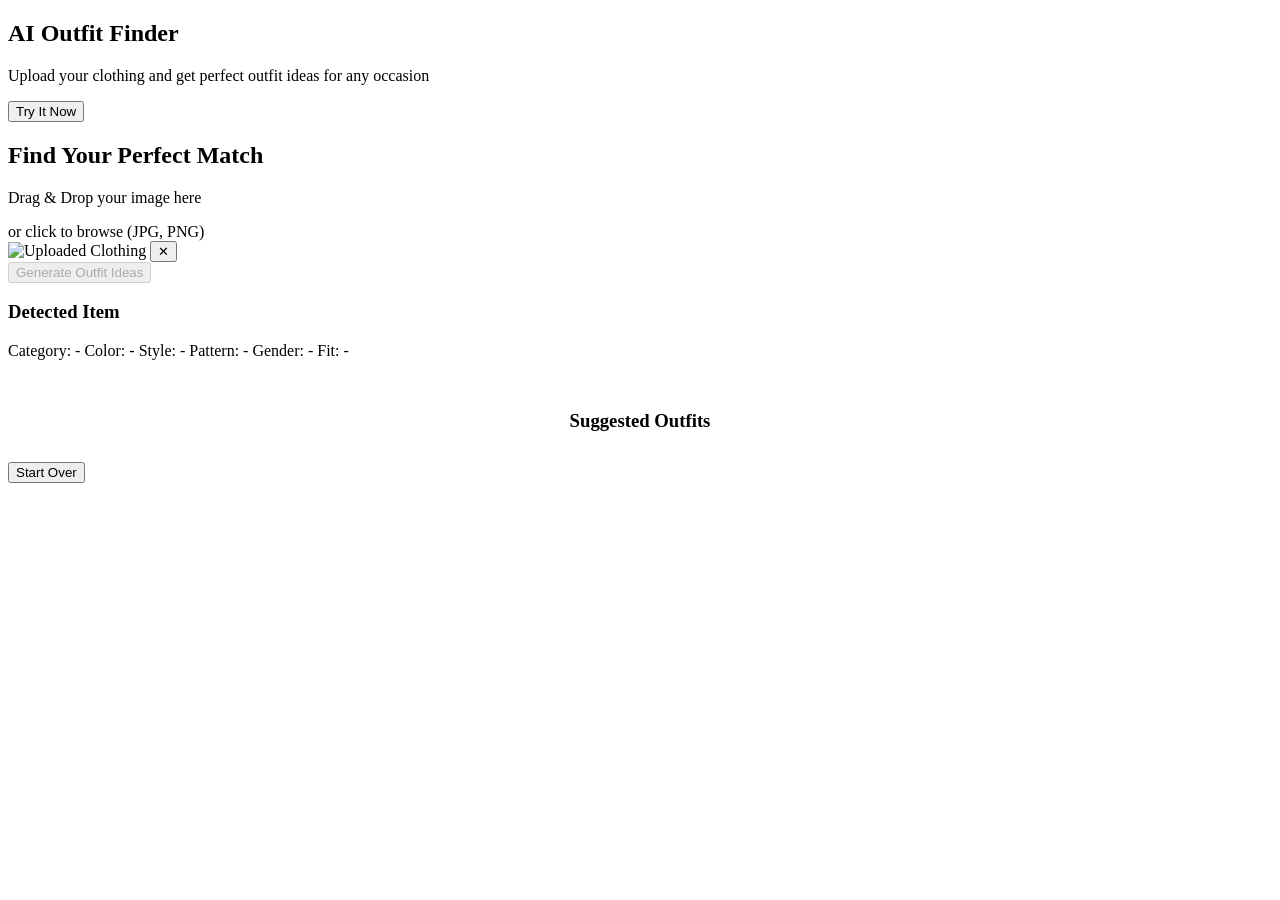
==== frontend/index.html @ 08c62cc6 "modified:   Docs/sessionlog.md 	new file:   frontend/index.html" ====
<!DOCTYPE html>
<html lang="en">
<head>
    <meta charset="UTF-8">
    <meta name="viewport" content="width=device-width, initial-scale=1.0">
    <title>AI Outfit Matchmaker</title>
    <link href="https://fonts.googleapis.com/css2?family=Outfit:wght@300;400;500;600;700&display=swap" rel="stylesheet">
    <link rel="stylesheet" href="style.css">
</head>

<body>

    <!-- HERO SECTION -->
    <section class="hero" id="home">
        <div class="hero-content">
            <h1>AI Outfit Finder</h1>
            <p>Upload your clothing and get perfect outfit ideas for any occasion</p>
            <button id="tryItNowBtn" class="primary-btn">Try It Now</button>
        </div>
    </section>

    <!-- GENERATOR SECTION -->
    <section class="generator" id="generator">
        <div class="container">
            <h2>Find Your Perfect Match</h2>

            <!-- Upload Box -->
            <div class="upload-container" id="dropZone">
                <input type="file" id="fileInput" accept="image/png, image/jpeg" hidden>

                <div class="upload-placeholder" id="uploadPlaceholder">
                    <p>Drag & Drop your image here</p>
                    <span>or click to browse (JPG, PNG)</span>
                </div>

                <div class="preview-container hidden" id="previewContainer">
                    <img id="imagePreview" src="" alt="Uploaded Clothing">
                    <button id="removeImageBtn" class="icon-btn">✕</button>
                </div>
            </div>

            <!-- Controls -->
            <div class="controls-container">
                <button id="generateBtn" class="primary-btn generate-btn" disabled>
                    <span class="btn-text">Generate Outfit Ideas</span>
                    <div class="spinner hidden" id="loadingSpinner"></div>
                </button>

                <div id="errorContainer" class="error-message hidden"></div>
            </div>
        </div>
    </section>

    <!-- RESULTS SECTION -->
    <section class="results hidden" id="resultsSection">
        <div class="container">
            <div class="detected-tags">
                <h3>Detected Item</h3>
                 <div class="tags-container">
                    <span class="tag" id="categoryTag">Category: -</span>
                    <span class="tag" id="colorTag">Color: -</span>
                    <span class="tag" id="styleTag">Style: -</span>
                    <span class="tag" id="patternTag">Pattern: -</span>
                    <span class="tag" id="genderTag">Gender: -</span>
                    <span class="tag" id="fitTag">Fit: -</span>

                </div>
            </div>

            <h3 style="text-align: center; margin-top: 50px; margin-bottom: 30px;">Suggested Outfits</h3>

            <div class="results-grid" id="resultsGrid">
                <!-- Outfit cards will be inserted here by JavaScript -->
            </div>

            <div class="action-footer">
                <button id="regenerateBtn" class="secondary-btn">Start Over</button>
            </div>
        </div>
    </section>

    <script src="script.js"></script>
</body>
</html>
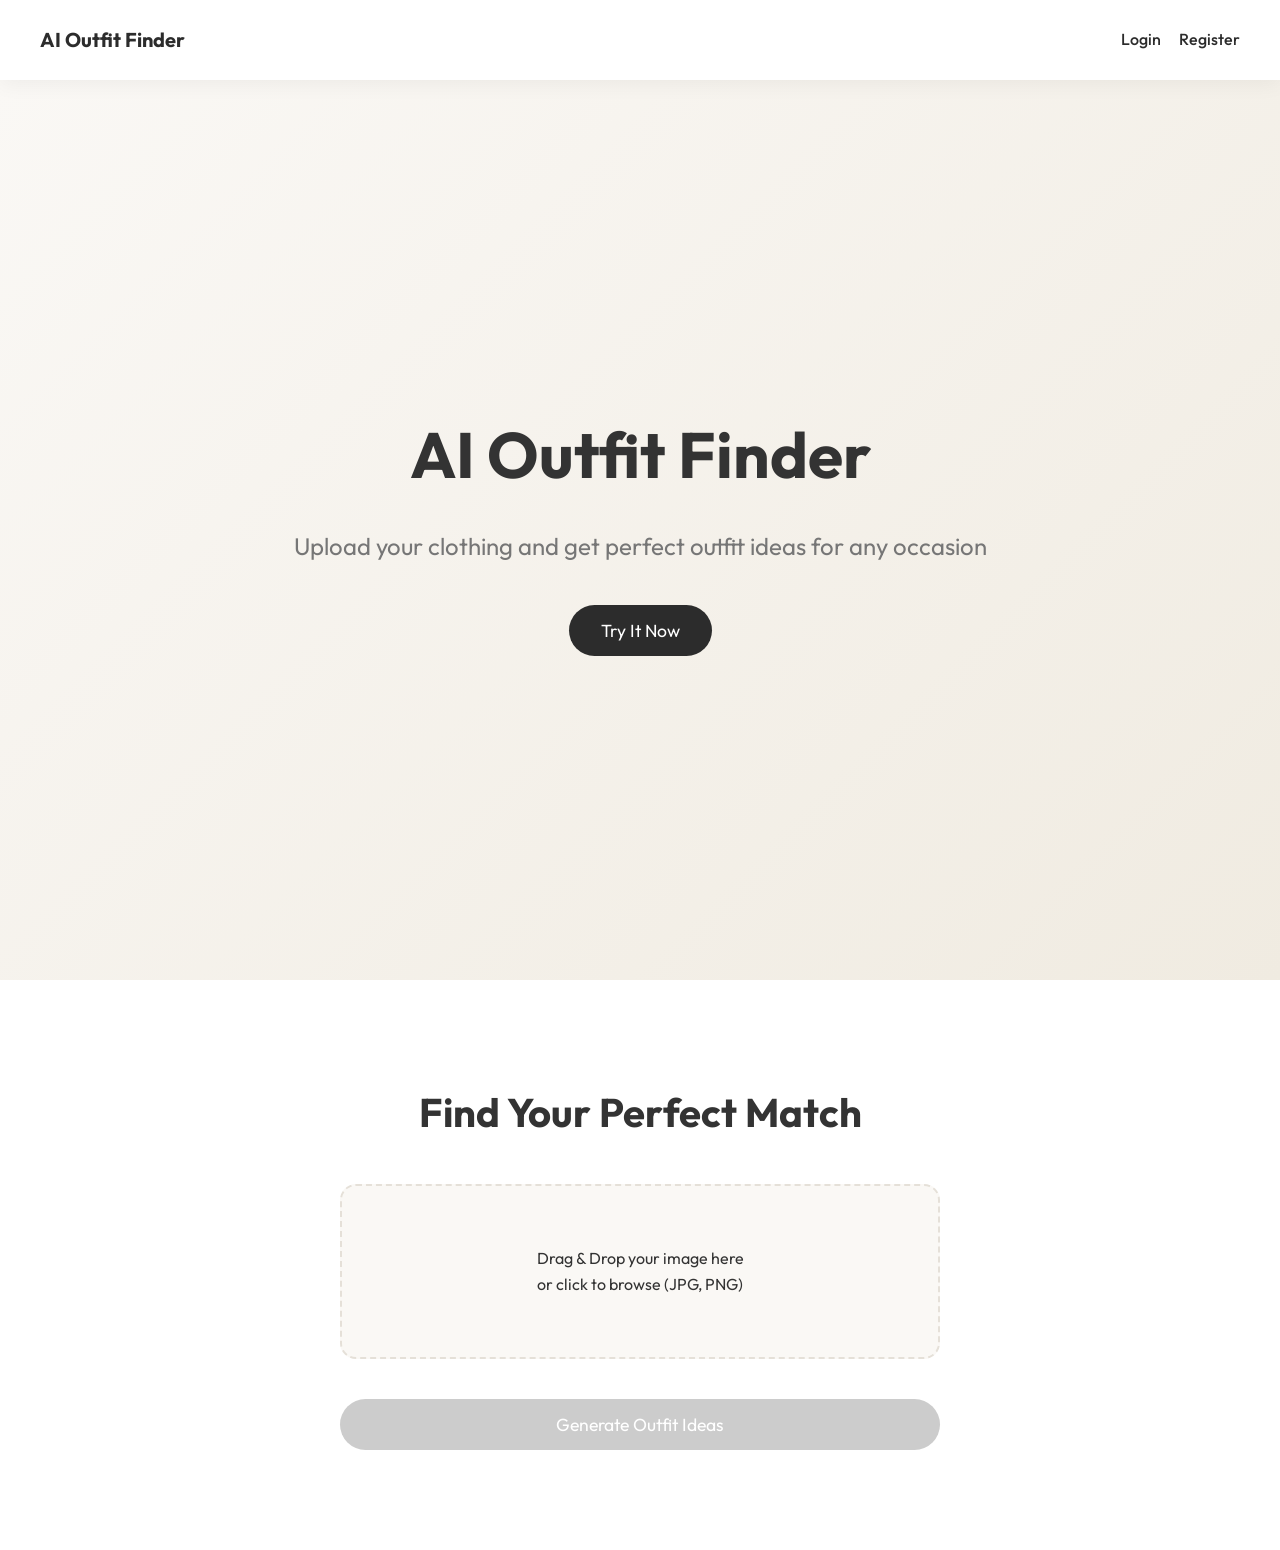
==== commit 7759be7b: "Save current workspace files" ====
--- a/frontend/index.html
+++ b/frontend/index.html
@@ -9,6 +9,21 @@
 </head>
 
 <body>
+    <header>
+        <nav class="nav-bar">
+            <a class="nav-brand" href="index.html">AI Outfit Finder</a>
+            <div class="nav-links" id="navLinks">
+                <a href="login.html" id="navLogin">Login</a>
+                <a href="register.html" id="navRegister">Register</a>
+            </div>
+            <div class="nav-user hidden" id="navUser">
+                <button id="profileBtn" class="profile-btn" title="Open profile">
+                    <span id="profileInitial"></span>
+                </button>
+                <button id="logoutBtn" class="secondary-btn">Logout</button>
+            </div>
+        </nav>
+    </header>
 
     <!-- HERO SECTION -->
     <section class="hero" id="home">
--- a/frontend/style.css
+++ b/frontend/style.css
@@ -0,0 +1,470 @@
+:root {
+    --primary-color: #2c2c2c;
+    --accent-color: #d4af37;
+    --bg-color: #faf8f5;
+    --card-bg: #ffffff;
+    --text-main: #333333;
+    --text-muted: #767676;
+    --border-color: #e5e0d8;
+    --error-color: #d9534f;
+    --radius: 16px;
+    --transition: all 0.3s ease;
+    --shadow: 0 10px 30px rgba(0, 0, 0, 0.05);
+}
+
+* {
+    margin: 0;
+    padding: 0;
+    box-sizing: border-box;
+    font-family: 'Outfit', sans-serif;
+}
+
+body {
+    background-color: var(--bg-color);
+    color: var(--text-main);
+    line-height: 1.6;
+}
+
+.hidden {
+    display: none !important;
+}
+
+/* HERO SECTION */
+.hero {
+    height: 100vh;
+    display: flex;
+    align-items: center;
+    justify-content: center;
+    text-align: center;
+    background: linear-gradient(135deg, #faf8f5 0%, #f0ebe1 100%);
+    padding: 20px;
+}
+
+.hero-content {
+    max-width: 800px;
+}
+
+.hero h1 {
+    font-size: 4rem;
+    margin-bottom: 20px;
+}
+
+.hero p {
+    font-size: 1.5rem;
+    color: var(--text-muted);
+    margin-bottom: 40px;
+}
+
+/* BUTTONS */
+.primary-btn {
+    background-color: var(--primary-color);
+    color: white;
+    border: none;
+    padding: 14px 32px;
+    border-radius: 30px;
+    font-size: 1.1rem;
+    cursor: pointer;
+    transition: var(--transition);
+}
+
+.primary-btn:hover {
+    background-color: #1a1a1a;
+    transform: translateY(-2px);
+}
+
+.primary-btn:disabled {
+    background-color: #ccc;
+    cursor: not-allowed;
+}
+
+.secondary-btn {
+    background: transparent;
+    border: 2px solid var(--primary-color);
+    padding: 12px 28px;
+    border-radius: 30px;
+    cursor: pointer;
+}
+
+.secondary-btn:hover {
+    background: var(--primary-color);
+    color: white;
+}
+
+/* GENERATOR SECTION */
+.generator {
+    padding: 100px 0;
+    background: var(--card-bg);
+}
+
+.generator h2 {
+    text-align: center;
+    font-size: 2.5rem;
+    margin-bottom: 40px;
+}
+
+/* UPLOAD BOX */
+.upload-container {
+    max-width: 600px;
+    margin: 0 auto 40px;
+    border: 2px dashed var(--border-color);
+    border-radius: var(--radius);
+    background: var(--bg-color);
+    cursor: pointer;
+    transition: var(--transition);
+}
+
+.upload-placeholder {
+    padding: 60px 20px;
+    text-align: center;
+}
+
+.preview-container {
+    position: relative;
+    background: #f5f5f5;
+    padding: 20px;
+}
+
+.preview-container img {
+    width: 100%;
+    max-height: 400px;
+    object-fit: contain;
+}
+
+.icon-btn {
+    position: absolute;
+    top: 10px;
+    right: 10px;
+}
+
+/* CONTROLS */
+.controls-container {
+    max-width: 600px;
+    margin: 0 auto;
+    display: flex;
+    flex-direction: column;
+    gap: 20px;
+}
+
+.input-group label {
+    font-size: 1.1rem;
+    font-weight: 500;
+}
+
+select, input[type="text"] {
+    width: 100%;
+    padding: 14px 20px;
+    border: 1px solid var(--border-color);
+    border-radius: var(--radius);
+    background: var(--bg-color);
+}
+
+/* ERROR */
+.error-message {
+    max-width: 600px;
+    margin: 20px auto;
+    padding: 16px;
+    background: rgba(217, 83, 79, 0.1);
+    color: var(--error-color);
+    border-radius: var(--radius);
+    text-align: center;
+}
+
+/* RESULTS */
+.results {
+    padding: 80px 0;
+}
+
+.detected-tags {
+    text-align: center;
+    margin-bottom: 40px;
+}
+
+.tags-container {
+    display: flex;
+    justify-content: center;
+    gap: 15px;
+}
+
+.tag {
+    background: var(--card-bg);
+    padding: 8px 20px;
+    border-radius: 20px;
+    border: 1px solid var(--border-color);
+}
+
+/* RESULTS GRID */
+.results-grid {
+    display: grid;
+    grid-template-columns: repeat(auto-fit, minmax(320px, 1fr));
+    gap: 30px;
+    margin-bottom: 40px;
+}
+
+/* CARD STYLES */
+.card {
+    background: var(--card-bg);
+    border-radius: var(--radius);
+    padding: 30px;
+    box-shadow: var(--shadow);
+    transition: var(--transition);
+    animation: slideUp 0.5s ease-out forwards;
+    opacity: 0;
+}
+
+.card:hover {
+    transform: translateY(-5px);
+    box-shadow: 0 15px 40px rgba(0, 0, 0, 0.1);
+}
+
+.card-content {
+    display: flex;
+    flex-direction: column;
+    height: 100%;
+}
+
+.card-title {
+    font-size: 1.3rem;
+    font-weight: 600;
+    margin-bottom: 12px;
+    color: var(--primary-color);
+}
+
+.card-tip {
+    font-size: 0.95rem;
+    color: var(--text-muted);
+    margin-bottom: 16px;
+}
+
+.card-footer {
+    display: flex;
+    justify-content: space-between;
+    align-items: center;
+    margin-bottom: 16px;
+}
+
+.card-score {
+    background: var(--accent-color);
+    color: var(--primary-color);
+    padding: 6px 14px;
+    border-radius: 20px;
+    font-weight: 600;
+    font-size: 0.9rem;
+}
+
+.card-occasion {
+    background: var(--primary-color);
+    color: white;
+    padding: 6px 14px;
+    border-radius: 20px;
+    font-weight: 600;
+    font-size: 0.9rem;
+}
+
+.card-reason {
+    font-size: 0.9rem;
+    color: var(--text-main);
+    margin-bottom: 16px;
+    line-height: 1.5;
+}
+
+.card-items {
+    list-style: none;
+    padding: 0;
+}
+
+.card-items li {
+    padding: 8px 0;
+    border-bottom: 1px solid var(--border-color);
+    font-size: 0.95rem;
+    color: var(--text-muted);
+}
+
+.card-items li:last-child {
+    border-bottom: none;
+}
+
+/* ANIMATION */
+@keyframes slideUp {
+    from {
+        opacity: 0;
+        transform: translateY(20px);
+    }
+    to {
+        opacity: 1;
+        transform: translateY(0);
+    }
+}
+
+/* NAVIGATION */
+.nav-bar {
+    display: flex;
+    justify-content: space-between;
+    align-items: center;
+    padding: 24px 40px;
+    background: rgba(255, 255, 255, 0.92);
+    position: sticky;
+    top: 0;
+    z-index: 10;
+    box-shadow: 0 4px 20px rgba(0, 0, 0, 0.05);
+}
+
+.nav-brand {
+    color: var(--primary-color);
+    font-size: 1.25rem;
+    text-decoration: none;
+    font-weight: 700;
+}
+
+.nav-links,
+.nav-user {
+    display: flex;
+    gap: 18px;
+    align-items: center;
+}
+
+.nav-links a,
+.nav-user button {
+    color: var(--primary-color);
+    text-decoration: none;
+    font-weight: 500;
+}
+
+.nav-links a:hover,
+.nav-user button:hover {
+    color: var(--accent-color);
+}
+
+.nav-user button {
+    border: 1px solid var(--primary-color);
+    background: transparent;
+    padding: 10px 18px;
+    border-radius: 999px;
+    cursor: pointer;
+}
+
+.profile-btn {
+    width: 42px;
+    height: 42px;
+    border-radius: 50%;
+    display: inline-flex;
+    align-items: center;
+    justify-content: center;
+    background: var(--primary-color);
+    color: white;
+    border: none;
+    font-weight: 700;
+    font-size: 1rem;
+    min-width: 42px;
+    min-height: 42px;
+    margin-right: 10px;
+}
+
+.profile-btn:hover {
+    background: #1a1a1a;
+}
+
+.form-page {
+    padding: 120px 20px;
+    display: flex;
+    justify-content: center;
+    min-height: calc(100vh - 120px);
+    background: var(--bg-color);
+}
+
+.success-message {
+    max-width: 520px;
+    margin: 14px auto 0;
+    padding: 14px 18px;
+    border-radius: 14px;
+    background: rgba(52, 199, 89, 0.12);
+    color: #1f6e3e;
+    text-align: center;
+}
+
+.profile-card {
+    max-width: 520px;
+    margin: 40px auto;
+    padding: 40px;
+    background: var(--card-bg);
+    border-radius: var(--radius);
+    box-shadow: var(--shadow);
+}
+
+.profile-card h1 {
+    margin-bottom: 12px;
+}
+
+.profile-card label {
+    font-size: 0.95rem;
+    font-weight: 600;
+}
+
+.profile-card input {
+    width: 100%;
+    padding: 14px 18px;
+    border-radius: 14px;
+    border: 1px solid var(--border-color);
+    background: var(--bg-color);
+}
+
+.profile-card .field-group {
+    display: grid;
+    gap: 16px;
+    margin-bottom: 22px;
+}
+
+.profile-card .button-row {
+    display: flex;
+    justify-content: flex-end;
+    gap: 14px;
+    flex-wrap: wrap;
+}
+
+.auth-card {
+    width: min(520px, 100%);
+    padding: 40px;
+    background: var(--card-bg);
+    border-radius: var(--radius);
+    box-shadow: var(--shadow);
+}
+
+.auth-card h1 {
+    margin-bottom: 12px;
+}
+
+.auth-card p {
+    color: var(--text-muted);
+    margin-bottom: 30px;
+}
+
+.auth-form {
+    display: grid;
+    gap: 18px;
+}
+
+.auth-form label {
+    font-size: 0.95rem;
+    font-weight: 600;
+}
+
+.auth-form input {
+    width: 100%;
+    padding: 14px 18px;
+    border-radius: 14px;
+    border: 1px solid var(--border-color);
+    background: var(--bg-color);
+}
+
+.auth-note {
+    margin-top: 18px;
+    color: var(--text-muted);
+}
+
+.auth-note a {
+    color: var(--primary-color);
+    text-decoration: none;
+}
+
+.auth-note a:hover {
+    text-decoration: underline;
+}
